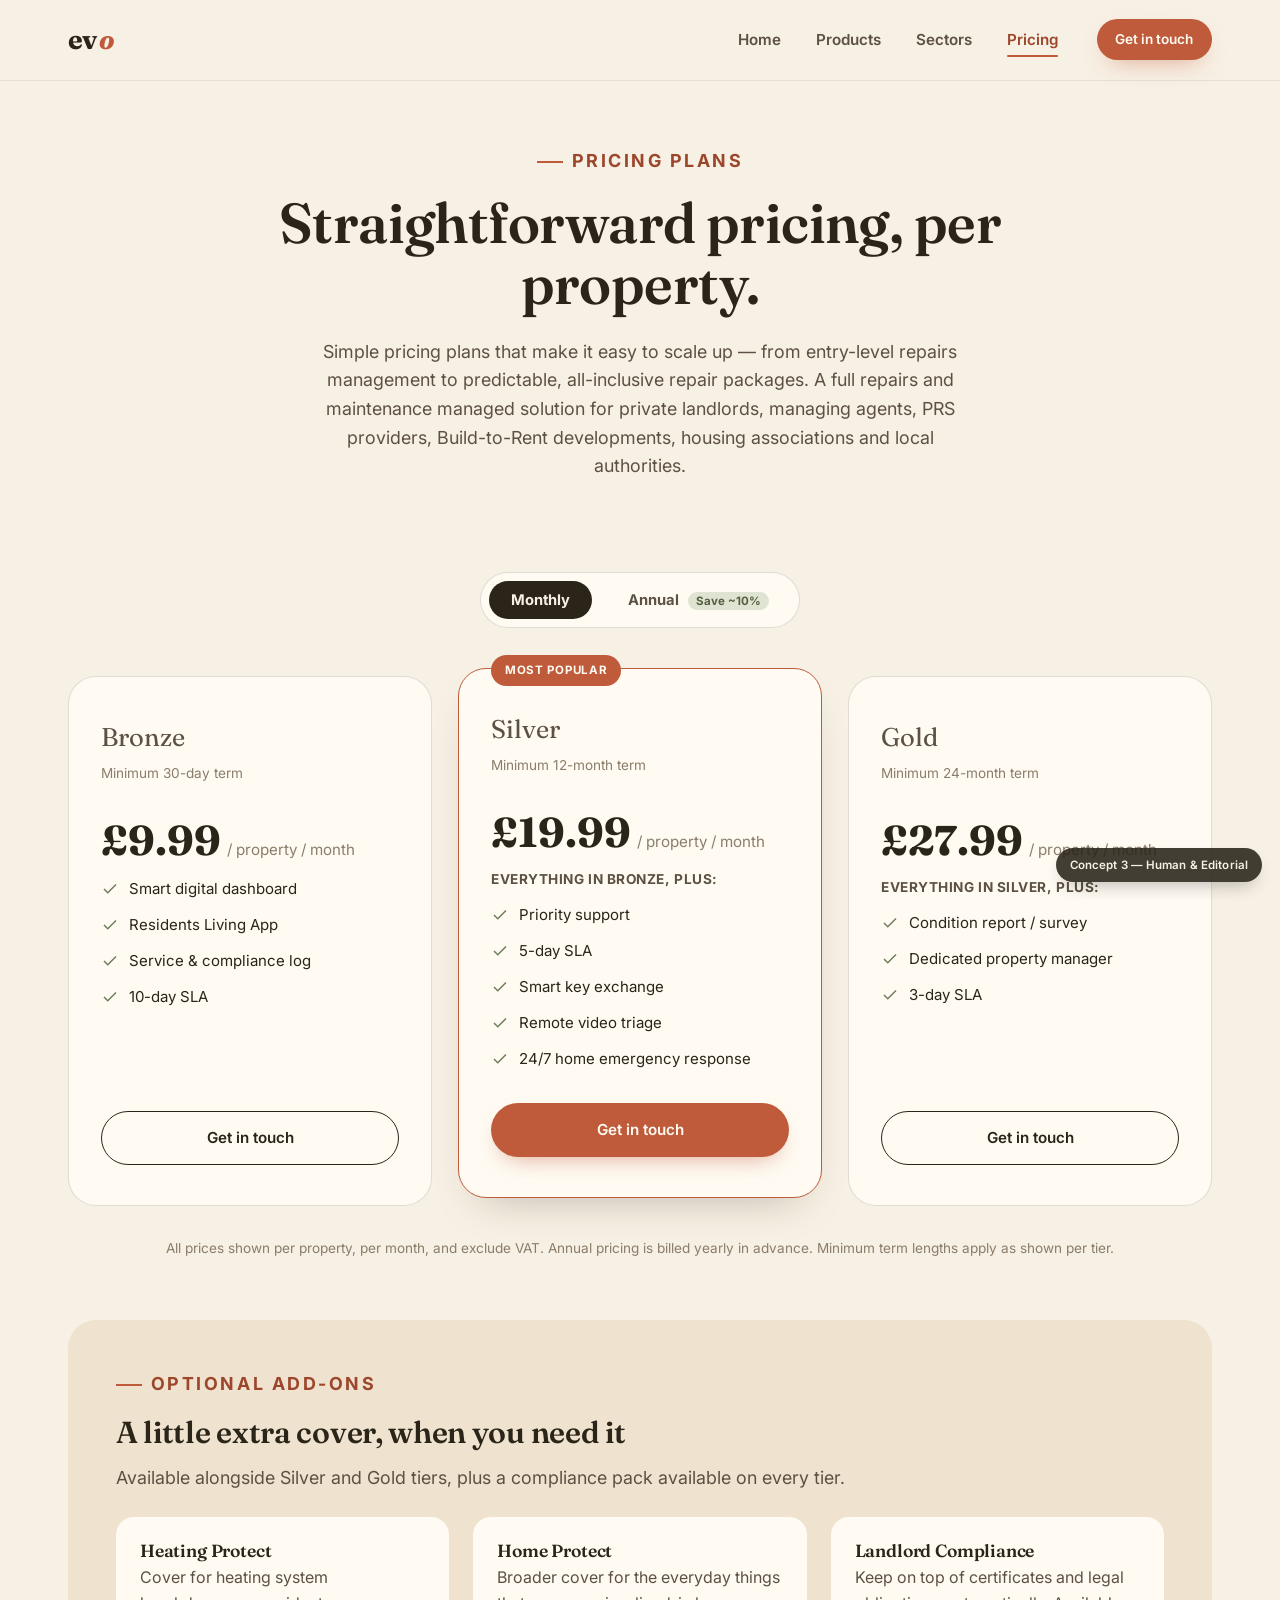
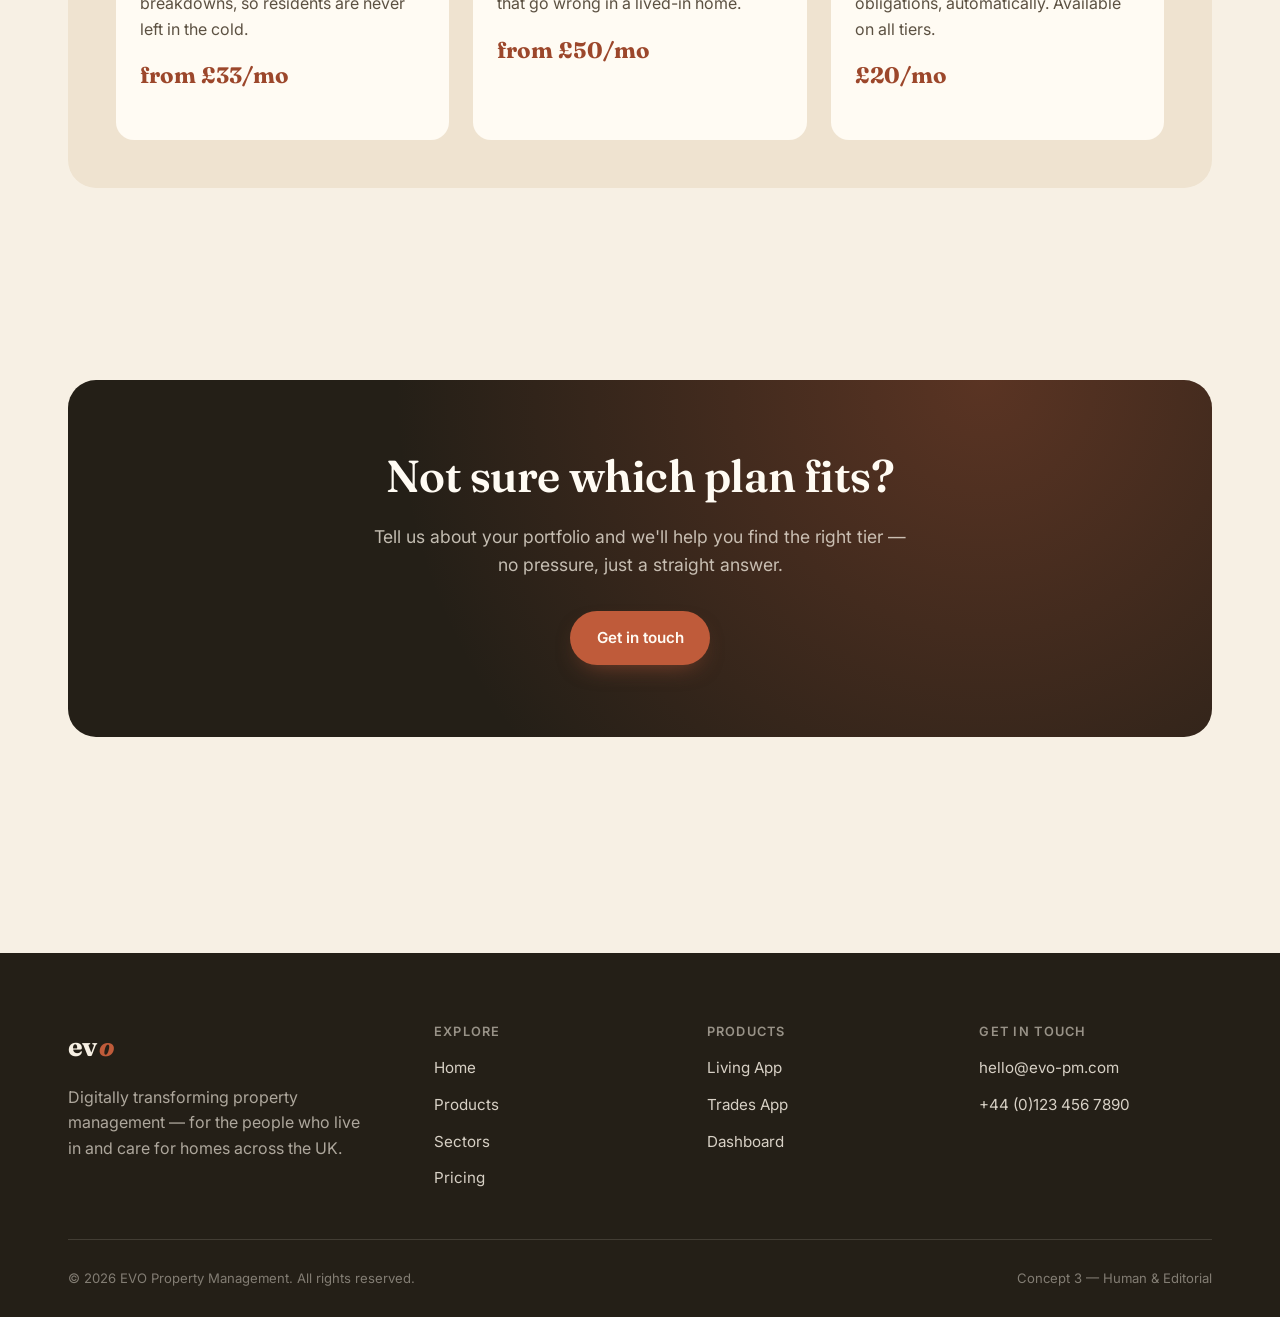
==== pricing.html @ dd1c665a "Add files via upload" ====
<!doctype html>
<html lang="en-GB">
<head>
  <meta charset="UTF-8" />
  <meta name="viewport" content="width=device-width, initial-scale=1.0" />
  <title>Pricing — EVO | Simple Plans for Every Portfolio</title>
  <meta name="description" content="Simple EVO pricing plans that scale from entry-level repairs management to predictable, all-inclusive repair packages. Bronze, Silver and Gold tiers." />
  <link rel="preconnect" href="https://fonts.googleapis.com">
  <link rel="preconnect" href="https://fonts.gstatic.com" crossorigin>
  <link href="https://fonts.googleapis.com/css2?family=Fraunces:ital,opsz,wght@0,9..144,400;0,9..144,500;0,9..144,600;0,9..144,700;1,9..144,500;1,9..144,600&family=Inter:wght@400;500;600;700;800&display=swap" rel="stylesheet">
  <link rel="stylesheet" href="styles.css" />
</head>
<body>

  <header class="site-header">
    <div class="header-inner">
      <a href="index.html" class="logotype" aria-label="EVO home">ev<span>o</span></a>
      <nav class="main-nav" aria-label="Primary">
        <ul class="nav-links">
          <li><a href="index.html">Home</a></li>
          <li><a href="products.html">Products</a></li>
          <li><a href="sectors.html">Sectors</a></li>
          <li><a href="pricing.html" class="active">Pricing</a></li>
        </ul>
        <div class="nav-cta">
          <a href="mailto:hello@evo-pm.com" class="btn btn-primary btn-sm">Get in touch</a>
          <button class="nav-toggle" aria-label="Toggle navigation menu" aria-expanded="false">
            <span></span><span></span><span></span>
          </button>
        </div>
      </nav>
    </div>
  </header>

  <main>

    <!-- HERO -->
    <section class="hero" style="padding-bottom: 40px;">
      <div class="container">
        <div class="section-header center reveal">
          <p class="eyebrow">Pricing plans</p>
          <h1 style="font-size: clamp(2.2rem, 4.4vw, 3.6rem);">Straightforward pricing, per property.</h1>
          <p class="hero-lede center" style="max-width: 62ch;">Simple pricing plans that make it easy to scale up — from entry-level repairs management to predictable, all-inclusive repair packages. A full repairs and maintenance managed solution for private landlords, managing agents, PRS providers, Build-to-Rent developments, housing associations and local authorities.</p>
        </div>
      </div>
    </section>

    <!-- PRICING TOGGLE + GRID -->
    <section class="section" style="padding-top: 0;">
      <div class="container">
        <div class="center reveal">
          <div class="pricing-toggle" role="group" aria-label="Billing period">
            <button type="button" class="active" data-period="monthly">Monthly</button>
            <button type="button" data-period="annual">Annual <span class="save-tag">Save ~10%</span></button>
          </div>
        </div>

        <div class="pricing-grid reveal">

          <!-- BRONZE -->
          <div class="price-card">
            <p class="tier-name">Bronze</p>
            <p class="tier-term">Minimum 30-day term</p>
            <div class="price">
              <span class="amount" data-monthly="£9.99" data-annual="£8.99">£9.99</span>
              <span class="period">/ property / month</span>
            </div>
            <p class="price-annual-note" style="display:none;">Billed annually</p>
            <ul class="plan-features">
              <li><svg width="18" height="18" viewBox="0 0 24 24" fill="none" stroke="currentColor" stroke-width="2"><path d="M20 6L9 17l-5-5"/></svg> Smart digital dashboard</li>
              <li><svg width="18" height="18" viewBox="0 0 24 24" fill="none" stroke="currentColor" stroke-width="2"><path d="M20 6L9 17l-5-5"/></svg> Residents Living App</li>
              <li><svg width="18" height="18" viewBox="0 0 24 24" fill="none" stroke="currentColor" stroke-width="2"><path d="M20 6L9 17l-5-5"/></svg> Service &amp; compliance log</li>
              <li><svg width="18" height="18" viewBox="0 0 24 24" fill="none" stroke="currentColor" stroke-width="2"><path d="M20 6L9 17l-5-5"/></svg> 10-day SLA</li>
            </ul>
            <a href="mailto:hello@evo-pm.com" class="btn btn-outline">Get in touch</a>
          </div>

          <!-- SILVER -->
          <div class="price-card featured">
            <span class="featured-flag">Most popular</span>
            <p class="tier-name">Silver</p>
            <p class="tier-term">Minimum 12-month term</p>
            <div class="price">
              <span class="amount" data-monthly="£19.99" data-annual="£17.99">£19.99</span>
              <span class="period">/ property / month</span>
            </div>
            <p class="price-annual-note" style="display:none;">Billed annually</p>
            <ul class="plan-features">
              <li class="included-from">Everything in Bronze, plus:</li>
              <li><svg width="18" height="18" viewBox="0 0 24 24" fill="none" stroke="currentColor" stroke-width="2"><path d="M20 6L9 17l-5-5"/></svg> Priority support</li>
              <li><svg width="18" height="18" viewBox="0 0 24 24" fill="none" stroke="currentColor" stroke-width="2"><path d="M20 6L9 17l-5-5"/></svg> 5-day SLA</li>
              <li><svg width="18" height="18" viewBox="0 0 24 24" fill="none" stroke="currentColor" stroke-width="2"><path d="M20 6L9 17l-5-5"/></svg> Smart key exchange</li>
              <li><svg width="18" height="18" viewBox="0 0 24 24" fill="none" stroke="currentColor" stroke-width="2"><path d="M20 6L9 17l-5-5"/></svg> Remote video triage</li>
              <li><svg width="18" height="18" viewBox="0 0 24 24" fill="none" stroke="currentColor" stroke-width="2"><path d="M20 6L9 17l-5-5"/></svg> 24/7 home emergency response</li>
            </ul>
            <a href="mailto:hello@evo-pm.com" class="btn btn-primary">Get in touch</a>
          </div>

          <!-- GOLD -->
          <div class="price-card">
            <p class="tier-name">Gold</p>
            <p class="tier-term">Minimum 24-month term</p>
            <div class="price">
              <span class="amount" data-monthly="£27.99" data-annual="£24.99">£27.99</span>
              <span class="period">/ property / month</span>
            </div>
            <p class="price-annual-note" style="display:none;">Billed annually</p>
            <ul class="plan-features">
              <li class="included-from">Everything in Silver, plus:</li>
              <li><svg width="18" height="18" viewBox="0 0 24 24" fill="none" stroke="currentColor" stroke-width="2"><path d="M20 6L9 17l-5-5"/></svg> Condition report / survey</li>
              <li><svg width="18" height="18" viewBox="0 0 24 24" fill="none" stroke="currentColor" stroke-width="2"><path d="M20 6L9 17l-5-5"/></svg> Dedicated property manager</li>
              <li><svg width="18" height="18" viewBox="0 0 24 24" fill="none" stroke="currentColor" stroke-width="2"><path d="M20 6L9 17l-5-5"/></svg> 3-day SLA</li>
            </ul>
            <a href="mailto:hello@evo-pm.com" class="btn btn-outline">Get in touch</a>
          </div>

        </div>

        <p class="pricing-footnote center">All prices shown per property, per month, and exclude VAT. Annual pricing is billed yearly in advance. Minimum term lengths apply as shown per tier.</p>

        <!-- ADD-ONS -->
        <div class="addons reveal">
          <div class="section-header" style="margin-bottom: 0;">
            <p class="eyebrow">Optional add-ons</p>
            <h2 style="font-size: 1.9rem;">A little extra cover, when you need it</h2>
            <p>Available alongside Silver and Gold tiers, plus a compliance pack available on every tier.</p>
          </div>
          <div class="addons-grid">
            <div class="addon-card">
              <h4>Heating Protect</h4>
              <p>Cover for heating system breakdowns, so residents are never left in the cold.</p>
              <p class="addon-price">from £33/mo</p>
            </div>
            <div class="addon-card">
              <h4>Home Protect</h4>
              <p>Broader cover for the everyday things that go wrong in a lived-in home.</p>
              <p class="addon-price">from £50/mo</p>
            </div>
            <div class="addon-card">
              <h4>Landlord Compliance</h4>
              <p>Keep on top of certificates and legal obligations, automatically. Available on all tiers.</p>
              <p class="addon-price">£20/mo</p>
            </div>
          </div>
        </div>
      </div>
    </section>

    <!-- CTA -->
    <section class="section">
      <div class="container">
        <div class="cta-band reveal">
          <h2>Not sure which plan fits?</h2>
          <p>Tell us about your portfolio and we'll help you find the right tier — no pressure, just a straight answer.</p>
          <div class="cta-actions">
            <a href="mailto:hello@evo-pm.com" class="btn btn-primary">Get in touch</a>
          </div>
        </div>
      </div>
    </section>

  </main>

  <footer class="site-footer">
    <div class="container">
      <div class="footer-top">
        <div class="footer-brand">
          <a href="index.html" class="logotype">ev<span>o</span></a>
          <p>Digitally transforming property management — for the people who live in and care for homes across the UK.</p>
        </div>
        <div class="footer-col">
          <h4>Explore</h4>
          <ul>
            <li><a href="index.html">Home</a></li>
            <li><a href="products.html">Products</a></li>
            <li><a href="sectors.html">Sectors</a></li>
            <li><a href="pricing.html">Pricing</a></li>
          </ul>
        </div>
        <div class="footer-col">
          <h4>Products</h4>
          <ul>
            <li><a href="products.html#living">Living App</a></li>
            <li><a href="products.html#trades">Trades App</a></li>
            <li><a href="products.html#dashboard">Dashboard</a></li>
          </ul>
        </div>
        <div class="footer-col">
          <h4>Get in touch</h4>
          <ul>
            <li><a href="mailto:hello@evo-pm.com">hello@evo-pm.com</a></li>
            <li><a href="tel:+441234567890">+44 (0)123 456 7890</a></li>
          </ul>
        </div>
      </div>
      <div class="footer-bottom">
        <span>© 2026 EVO Property Management. All rights reserved.</span>
        <span>Concept 3 — Human &amp; Editorial</span>
      </div>
    </div>
  </footer>

  <div class="concept-badge">Concept 3 — Human &amp; Editorial</div>

  <script src="script.js"></script>
</body>
</html>
---- styles.css ----
/* ==========================================================================
   EVO — Concept 3: Human & Editorial
   ========================================================================== */

:root {
  --cream: #f7f0e4;
  --cream-deep: #efe3d0;
  --paper: #fffbf3;
  --ink: #2a2419;
  --ink-soft: #5c5142;
  --ink-faint: #8a7d6a;
  --line: rgba(42, 36, 25, 0.14);
  --line-soft: rgba(42, 36, 25, 0.08);
  --terracotta: #bf5b3a;
  --terracotta-dark: #9c472b;
  --terracotta-tint: #f3ddd0;
  --sage: #6f7d5b;
  --sage-dark: #545f42;
  --sage-tint: #dfe4d2;
  --ink-dark-bg: #241f17;
  --shadow-soft: 0 20px 45px -25px rgba(42, 36, 25, 0.35);
  --shadow-card: 0 12px 30px -18px rgba(42, 36, 25, 0.3);
  --radius-lg: 28px;
  --radius-md: 18px;
  --radius-sm: 10px;
  --font-display: "Fraunces", "Iowan Old Style", Georgia, serif;
  --font-body: "Inter", -apple-system, BlinkMacSystemFont, "Segoe UI", sans-serif;
}

* { box-sizing: border-box; }
html { scroll-behavior: smooth; }

body {
  margin: 0;
  background: var(--cream);
  color: var(--ink);
  font-family: var(--font-body);
  font-size: 16px;
  line-height: 1.6;
  -webkit-font-smoothing: antialiased;
}

img { max-width: 100%; display: block; }

a { color: inherit; text-decoration: none; }

h1, h2, h3, h4 {
  font-family: var(--font-display);
  font-weight: 600;
  line-height: 1.08;
  margin: 0 0 0.5em;
  letter-spacing: -0.01em;
  color: var(--ink);
}

p { margin: 0 0 1em; color: var(--ink-soft); }

.eyebrow {
  display: inline-flex;
  align-items: center;
  gap: 0.5em;
  font-family: var(--font-body);
  font-size: 0.78rem;
  font-weight: 700;
  text-transform: uppercase;
  letter-spacing: 0.14em;
  color: var(--terracotta-dark);
  margin-bottom: 1.1rem;
}
.eyebrow::before {
  content: "";
  width: 26px;
  height: 2px;
  background: var(--terracotta);
  display: inline-block;
}

.container {
  width: 100%;
  max-width: 1200px;
  margin: 0 auto;
  padding: 0 28px;
}

section { position: relative; }

/* Focus states */
a:focus-visible, button:focus-visible, input:focus-visible, textarea:focus-visible {
  outline: 3px solid var(--terracotta);
  outline-offset: 3px;
}

/* ---------------------------------- Buttons ---------------------------------- */
.btn {
  display: inline-flex;
  align-items: center;
  justify-content: center;
  gap: 0.5em;
  padding: 0.9em 1.7em;
  border-radius: 100px;
  font-family: var(--font-body);
  font-weight: 600;
  font-size: 0.95rem;
  border: 1px solid transparent;
  cursor: pointer;
  transition: transform 0.2s ease, background 0.2s ease, color 0.2s ease, box-shadow 0.2s ease;
  white-space: nowrap;
}
.btn-primary {
  background: var(--terracotta);
  color: var(--paper);
  box-shadow: 0 10px 24px -12px rgba(191, 91, 58, 0.65);
}
.btn-primary:hover { background: var(--terracotta-dark); transform: translateY(-2px); }

.btn-dark {
  background: var(--ink);
  color: var(--cream);
}
.btn-dark:hover { background: var(--ink-dark-bg); transform: translateY(-2px); }

.btn-outline {
  background: transparent;
  border-color: var(--ink);
  color: var(--ink);
}
.btn-outline:hover { background: var(--ink); color: var(--cream); }

.btn-outline-light {
  background: transparent;
  border-color: rgba(255, 251, 243, 0.55);
  color: var(--paper);
}
.btn-outline-light:hover { background: rgba(255, 251, 243, 0.14); }

.btn-sm { padding: 0.65em 1.3em; font-size: 0.85rem; }

/* ---------------------------------- Header ---------------------------------- */
.site-header {
  position: sticky;
  top: 0;
  z-index: 100;
  background: rgba(247, 240, 228, 0.88);
  backdrop-filter: blur(10px);
  -webkit-backdrop-filter: blur(10px);
  border-bottom: 1px solid var(--line-soft);
}

.header-inner {
  display: flex;
  align-items: center;
  justify-content: space-between;
  padding: 18px 28px;
  max-width: 1200px;
  margin: 0 auto;
}

.logotype {
  font-family: var(--font-display);
  font-weight: 700;
  font-size: 1.7rem;
  letter-spacing: -0.02em;
  color: var(--ink);
  display: flex;
  align-items: baseline;
  gap: 2px;
}
.logotype span { color: var(--terracotta); font-style: italic; }

.main-nav {
  display: flex;
  align-items: center;
  gap: 2.4rem;
}

.nav-links {
  display: flex;
  gap: 2.2rem;
  list-style: none;
  margin: 0;
  padding: 0;
}

.nav-links a {
  font-size: 0.95rem;
  font-weight: 600;
  color: var(--ink-soft);
  position: relative;
  padding: 6px 0;
  transition: color 0.2s ease;
}
.nav-links a:hover, .nav-links a.active { color: var(--terracotta-dark); }
.nav-links a.active::after {
  content: "";
  position: absolute;
  left: 0; right: 0; bottom: -2px;
  height: 2px;
  background: var(--terracotta);
  border-radius: 2px;
}

.nav-cta { display: flex; align-items: center; gap: 1rem; }

.nav-toggle {
  display: none;
  background: none;
  border: none;
  cursor: pointer;
  padding: 8px;
  flex-direction: column;
  gap: 5px;
}
.nav-toggle span {
  display: block;
  width: 24px;
  height: 2px;
  background: var(--ink);
  border-radius: 2px;
  transition: transform 0.25s ease, opacity 0.25s ease;
}
.nav-toggle[aria-expanded="true"] span:nth-child(1) { transform: translateY(7px) rotate(45deg); }
.nav-toggle[aria-expanded="true"] span:nth-child(2) { opacity: 0; }
.nav-toggle[aria-expanded="true"] span:nth-child(3) { transform: translateY(-7px) rotate(-45deg); }

/* ---------------------------------- Footer ---------------------------------- */
.site-footer {
  background: var(--ink-dark-bg);
  color: var(--cream-deep);
  padding: 72px 0 28px;
  margin-top: 120px;
}
.footer-top {
  display: grid;
  grid-template-columns: 1.4fr 1fr 1fr 1fr;
  gap: 40px;
  padding-bottom: 48px;
  border-bottom: 1px solid rgba(247, 240, 228, 0.14);
}
.footer-brand .logotype { color: var(--cream); }
.footer-brand p { color: rgba(247, 240, 228, 0.65); max-width: 30ch; margin-top: 1rem; }
.footer-col h4 {
  font-family: var(--font-body);
  font-size: 0.8rem;
  text-transform: uppercase;
  letter-spacing: 0.1em;
  color: rgba(247, 240, 228, 0.55);
  margin-bottom: 1rem;
}
.footer-col ul { list-style: none; margin: 0; padding: 0; display: flex; flex-direction: column; gap: 0.7rem; }
.footer-col a { color: rgba(247, 240, 228, 0.85); font-size: 0.95rem; transition: color 0.2s ease; }
.footer-col a:hover { color: var(--terracotta); }
.footer-bottom {
  display: flex;
  justify-content: space-between;
  align-items: center;
  padding-top: 28px;
  font-size: 0.82rem;
  color: rgba(247, 240, 228, 0.45);
  flex-wrap: wrap;
  gap: 10px;
}

/* ---------------------------------- Hero ---------------------------------- */
.hero {
  padding: 64px 0 100px;
}
.hero-grid {
  display: grid;
  grid-template-columns: 1.05fr 0.95fr;
  gap: 56px;
  align-items: center;
}
.hero h1 {
  font-size: clamp(2.4rem, 4.6vw, 4rem);
  margin-bottom: 0.4em;
}
.hero h1 em {
  font-style: italic;
  color: var(--terracotta);
}
.hero-lede {
  font-size: 1.2rem;
  color: var(--ink-soft);
  max-width: 46ch;
  margin-bottom: 1.8rem;
}
.hero-actions { display: flex; gap: 1rem; flex-wrap: wrap; }

.hero-media {
  position: relative;
  border-radius: var(--radius-lg);
  overflow: hidden;
  box-shadow: var(--shadow-soft);
  aspect-ratio: 4 / 5;
}
.hero-media img { width: 100%; height: 100%; object-fit: cover; }
.hero-media .media-caption {
  position: absolute;
  left: 20px;
  bottom: 20px;
  right: 20px;
  background: rgba(42, 36, 25, 0.55);
  backdrop-filter: blur(6px);
  color: var(--paper);
  padding: 14px 18px;
  border-radius: var(--radius-sm);
  font-size: 0.85rem;
  font-weight: 500;
}
.hero-accent-card {
  position: absolute;
  top: -28px;
  right: -28px;
  background: var(--paper);
  border-radius: var(--radius-md);
  box-shadow: var(--shadow-card);
  padding: 18px 22px;
  max-width: 210px;
}
.hero-accent-card .num {
  font-family: var(--font-display);
  font-size: 2.2rem;
  font-weight: 700;
  color: var(--terracotta);
  line-height: 1;
}
.hero-accent-card p { font-size: 0.82rem; margin: 6px 0 0; color: var(--ink-soft); }

/* generic media block for interior pages */
.photo-block {
  position: relative;
  border-radius: var(--radius-lg);
  overflow: hidden;
  box-shadow: var(--shadow-card);
}
.photo-block img { width: 100%; height: 100%; object-fit: cover; display: block; }

.texture-block {
  border-radius: var(--radius-lg);
  box-shadow: var(--shadow-card);
  position: relative;
  overflow: hidden;
  min-height: 260px;
}
.texture-block::after {
  content: "";
  position: absolute;
  inset: 0;
  background-image: radial-gradient(circle at 20% 20%, rgba(255,255,255,0.25), transparent 55%);
}
.texture-sage { background: linear-gradient(150deg, var(--sage) 0%, #4d5940 100%); }
.texture-terracotta { background: linear-gradient(150deg, var(--terracotta) 0%, #7c3d24 100%); }
.texture-cream { background: linear-gradient(150deg, var(--cream-deep) 0%, #d9c9a8 100%); }

/* ---------------------------------- Intro / lead sections ---------------------------------- */
.section { padding: 96px 0; }
.section-tight { padding: 64px 0; }
.section-header { max-width: 760px; margin-bottom: 3.2rem; }
.section-header h2 { font-size: clamp(1.9rem, 3.4vw, 2.8rem); }
.section-header p { font-size: 1.12rem; }
.center { text-align: center; margin-left: auto; margin-right: auto; }

.lede-block {
  display: grid;
  grid-template-columns: 0.7fr 1fr;
  gap: 60px;
  align-items: start;
}
.lede-block h2 { font-size: clamp(2rem, 3.6vw, 2.9rem); }
.lede-block .lede-copy p { font-size: 1.08rem; }

/* ---------------------------------- Product / audience cards ---------------------------------- */
.trio {
  display: grid;
  grid-template-columns: repeat(3, 1fr);
  gap: 28px;
}
.trio-card {
  background: var(--paper);
  border-radius: var(--radius-lg);
  overflow: hidden;
  box-shadow: var(--shadow-card);
  display: flex;
  flex-direction: column;
  transition: transform 0.25s ease, box-shadow 0.25s ease;
}
.trio-card:hover { transform: translateY(-6px); }
.trio-card .card-media { height: 190px; overflow: hidden; }
.trio-card .card-media img { width: 100%; height: 100%; object-fit: cover; }
.trio-card .card-body { padding: 28px 26px 30px; flex: 1; display: flex; flex-direction: column; }
.trio-card .tag {
  display: inline-block;
  font-size: 0.72rem;
  font-weight: 700;
  text-transform: uppercase;
  letter-spacing: 0.08em;
  color: var(--terracotta-dark);
  background: var(--terracotta-tint);
  padding: 4px 10px;
  border-radius: 100px;
  margin-bottom: 12px;
  width: fit-content;
}
.trio-card h3 { font-size: 1.4rem; margin-bottom: 0.4em; }
.trio-card p { flex: 1; }
.trio-card .card-link {
  font-weight: 700;
  color: var(--ink);
  display: inline-flex;
  align-items: center;
  gap: 6px;
  margin-top: 10px;
}
.trio-card .card-link svg { transition: transform 0.2s ease; }
.trio-card:hover .card-link svg { transform: translateX(4px); }

/* ---------------------------------- How it works / story steps ---------------------------------- */
.story-steps {
  display: grid;
  grid-template-columns: repeat(4, 1fr);
  gap: 26px;
  counter-reset: step;
}
.story-step {
  position: relative;
  padding-top: 20px;
  border-top: 2px solid var(--line);
}
.story-step .step-num {
  font-family: var(--font-display);
  font-size: 2.6rem;
  color: var(--terracotta);
  line-height: 1;
  display: block;
  margin-bottom: 14px;
  font-weight: 600;
}
.story-step h3 { font-size: 1.15rem; margin-bottom: 0.4em; }
.story-step p { font-size: 0.96rem; }

.pull-quote {
  margin: 88px 0;
  padding: 56px 0;
  border-top: 1px solid var(--line);
  border-bottom: 1px solid var(--line);
  display: grid;
  grid-template-columns: 1fr auto;
  gap: 40px;
  align-items: center;
}
.pull-quote blockquote {
  font-family: var(--font-display);
  font-size: clamp(1.5rem, 2.6vw, 2.2rem);
  font-weight: 500;
  font-style: italic;
  color: var(--ink);
  margin: 0;
  line-height: 1.35;
}
.pull-quote cite {
  display: block;
  font-style: normal;
  font-family: var(--font-body);
  font-size: 0.9rem;
  color: var(--ink-faint);
  margin-top: 16px;
}
.pull-quote .stat {
  text-align: center;
  min-width: 180px;
}
.pull-quote .stat .num {
  font-family: var(--font-display);
  font-size: 4.2rem;
  font-weight: 700;
  color: var(--terracotta);
  line-height: 1;
}
.pull-quote .stat p { margin-top: 8px; font-size: 0.9rem; color: var(--ink-soft); }

/* ---------------------------------- Sectors ---------------------------------- */
.sector-list {
  display: flex;
  flex-direction: column;
  gap: 0;
}
.sector-row {
  display: grid;
  grid-template-columns: 90px 1fr 1.1fr;
  gap: 36px;
  align-items: center;
  padding: 40px 0;
  border-bottom: 1px solid var(--line);
}
.sector-row:first-child { border-top: 1px solid var(--line); }
.sector-index {
  font-family: var(--font-display);
  font-size: 2.4rem;
  color: var(--ink-faint);
  font-weight: 600;
}
.sector-row h3 { font-size: 1.5rem; margin-bottom: 0; }
.sector-row .sector-copy p { margin-bottom: 0; font-size: 1.02rem; }
.sector-tile {
  border-radius: var(--radius-md);
  height: 100%;
  min-height: 90px;
}

.sector-grid-cards {
  display: grid;
  grid-template-columns: repeat(3, 1fr);
  gap: 24px;
  margin-top: 20px;
}
.sector-mini-card {
  background: var(--paper);
  border: 1px solid var(--line);
  border-radius: var(--radius-md);
  padding: 26px;
  transition: transform 0.2s ease, border-color 0.2s ease;
}
.sector-mini-card:hover { transform: translateY(-4px); border-color: var(--terracotta); }
.sector-mini-card h4 { font-size: 1.05rem; margin-bottom: 0.4em; }
.sector-mini-card p { font-size: 0.92rem; margin-bottom: 0; }

/* ---------------------------------- Trust / credentials ---------------------------------- */
.trust-strip {
  background: var(--cream-deep);
  border-radius: var(--radius-lg);
  padding: 48px;
  display: grid;
  grid-template-columns: 1.2fr 1fr 1fr;
  gap: 32px;
  align-items: center;
}
.trust-strip .trust-copy h3 { font-size: 1.5rem; margin-bottom: 0.3em; }
.trust-badges { display: flex; flex-direction: column; gap: 10px; }
.trust-badge {
  display: flex;
  align-items: center;
  gap: 12px;
  font-weight: 600;
  font-size: 0.95rem;
  color: var(--ink);
}
.trust-badge .dot {
  width: 10px; height: 10px; border-radius: 50%;
  background: var(--sage);
  flex-shrink: 0;
}

/* ---------------------------------- CTA band ---------------------------------- */
.cta-band {
  background: var(--ink-dark-bg);
  color: var(--cream);
  border-radius: var(--radius-lg);
  padding: 72px 56px;
  text-align: center;
  position: relative;
  overflow: hidden;
}
.cta-band::before {
  content: "";
  position: absolute;
  inset: 0;
  background: radial-gradient(circle at 80% 0%, rgba(191, 91, 58, 0.35), transparent 60%);
}
.cta-band > * { position: relative; }
.cta-band h2 { color: var(--paper); font-size: clamp(1.9rem, 3.6vw, 2.8rem); max-width: 20ch; margin: 0 auto 0.5em; }
.cta-band p { color: rgba(247, 240, 228, 0.75); font-size: 1.1rem; max-width: 50ch; margin: 0 auto 2rem; }
.cta-actions { display: flex; gap: 1rem; justify-content: center; flex-wrap: wrap; }

/* ---------------------------------- Products page detail sections ---------------------------------- */
.product-detail {
  display: grid;
  grid-template-columns: 1fr 1fr;
  gap: 64px;
  align-items: center;
  padding: 80px 0;
  border-bottom: 1px solid var(--line);
}
.product-detail:last-of-type { border-bottom: none; }
.product-detail.reverse .product-media { order: 2; }
.product-detail.reverse .product-copy { order: 1; }
.product-media { border-radius: var(--radius-lg); overflow: hidden; box-shadow: var(--shadow-card); aspect-ratio: 5/4; }
.product-media img { width: 100%; height: 100%; object-fit: cover; }
.product-copy h2 { font-size: clamp(1.8rem, 3vw, 2.5rem); }
.product-copy .lede { font-size: 1.12rem; color: var(--ink-soft); margin-bottom: 1.6rem; }
.feature-tags { display: flex; flex-wrap: wrap; gap: 10px; margin-top: 1.6rem; list-style: none; padding: 0; }
.feature-tags li {
  background: var(--paper);
  border: 1px solid var(--line);
  padding: 9px 16px;
  border-radius: 100px;
  font-size: 0.88rem;
  font-weight: 600;
  color: var(--ink);
  display: flex;
  align-items: center;
  gap: 8px;
}
.feature-tags li::before {
  content: "";
  width: 6px; height: 6px; border-radius: 50%;
  background: var(--terracotta);
  display: inline-block;
}

/* ---------------------------------- Pricing ---------------------------------- */
.pricing-toggle {
  display: inline-flex;
  align-items: center;
  gap: 14px;
  background: var(--paper);
  border: 1px solid var(--line);
  padding: 8px;
  border-radius: 100px;
  margin: 0 auto 3rem;
}
.pricing-toggle button {
  border: none;
  background: transparent;
  padding: 10px 22px;
  border-radius: 100px;
  font-weight: 700;
  font-size: 0.92rem;
  cursor: pointer;
  color: var(--ink-soft);
  font-family: var(--font-body);
  transition: background 0.2s ease, color 0.2s ease;
}
.pricing-toggle button.active { background: var(--ink); color: var(--cream); }
.pricing-toggle .save-tag {
  font-size: 0.72rem;
  background: var(--sage-tint);
  color: var(--sage-dark);
  padding: 2px 8px;
  border-radius: 100px;
  margin-left: 6px;
  font-weight: 700;
}

.pricing-grid {
  display: grid;
  grid-template-columns: repeat(3, 1fr);
  gap: 26px;
}
.price-card {
  background: var(--paper);
  border: 1px solid var(--line);
  border-radius: var(--radius-lg);
  padding: 40px 32px;
  display: flex;
  flex-direction: column;
  position: relative;
}
.price-card.featured {
  border-color: var(--terracotta);
  box-shadow: var(--shadow-soft);
  transform: translateY(-8px);
}
.price-card .featured-flag {
  position: absolute;
  top: -14px;
  left: 32px;
  background: var(--terracotta);
  color: var(--paper);
  font-size: 0.72rem;
  font-weight: 700;
  text-transform: uppercase;
  letter-spacing: 0.06em;
  padding: 6px 14px;
  border-radius: 100px;
}
.price-card .tier-name {
  font-family: var(--font-display);
  font-size: 1.6rem;
  margin-bottom: 0.2em;
}
.price-card .tier-term { font-size: 0.85rem; color: var(--ink-faint); margin-bottom: 1.4rem; }
.price-card .price {
  display: flex;
  align-items: baseline;
  gap: 6px;
  margin-bottom: 0.2rem;
}
.price-card .price .amount {
  font-family: var(--font-display);
  font-size: 2.6rem;
  font-weight: 700;
}
.price-card .price .period { font-size: 0.95rem; color: var(--ink-faint); }
.price-card .price-annual-note { font-size: 0.85rem; color: var(--sage-dark); margin-bottom: 1.6rem; font-weight: 600; }
.price-card ul.plan-features {
  list-style: none;
  padding: 0;
  margin: 0 0 2rem;
  display: flex;
  flex-direction: column;
  gap: 12px;
  flex: 1;
}
.price-card ul.plan-features li {
  font-size: 0.94rem;
  color: var(--ink);
  display: flex;
  gap: 10px;
  align-items: flex-start;
}
.price-card ul.plan-features li svg { flex-shrink: 0; margin-top: 3px; color: var(--sage); }
.price-card ul.plan-features li.included-from {
  font-weight: 700;
  color: var(--ink-soft);
  font-size: 0.85rem;
  text-transform: uppercase;
  letter-spacing: 0.04em;
}

.addons {
  margin-top: 60px;
  background: var(--cream-deep);
  border-radius: var(--radius-lg);
  padding: 48px;
}
.addons-grid {
  display: grid;
  grid-template-columns: repeat(3, 1fr);
  gap: 24px;
  margin-top: 24px;
}
.addon-card {
  background: var(--paper);
  border-radius: var(--radius-md);
  padding: 24px;
}
.addon-card h4 { font-size: 1.1rem; margin-bottom: 0.3em; }
.addon-card .addon-price { font-family: var(--font-display); font-size: 1.4rem; color: var(--terracotta-dark); font-weight: 700; }

.pricing-footnote { font-size: 0.85rem; color: var(--ink-faint); margin-top: 32px; }

/* ---------------------------------- Concept badge ---------------------------------- */
.concept-badge {
  position: fixed;
  right: 18px;
  bottom: 18px;
  z-index: 999;
  background: var(--ink);
  color: var(--cream);
  font-size: 0.72rem;
  font-weight: 600;
  padding: 8px 14px;
  border-radius: 100px;
  box-shadow: 0 8px 20px -8px rgba(0,0,0,0.4);
  opacity: 0.88;
  letter-spacing: 0.01em;
  pointer-events: none;
}

/* ---------------------------------- Reveal animation ---------------------------------- */
.reveal {
  opacity: 0;
  transform: translateY(18px);
  transition: opacity 0.7s ease, transform 0.7s ease;
}
.reveal.is-visible { opacity: 1; transform: translateY(0); }

/* ---------------------------------- Responsive ---------------------------------- */
@media (max-width: 980px) {
  .hero-grid { grid-template-columns: 1fr; }
  .hero-media { order: -1; max-width: 480px; margin: 0 auto; }
  .lede-block { grid-template-columns: 1fr; }
  .trio { grid-template-columns: 1fr 1fr; }
  .story-steps { grid-template-columns: 1fr 1fr; }
  .product-detail { grid-template-columns: 1fr; gap: 32px; }
  .product-detail.reverse .product-media,
  .product-detail.reverse .product-copy { order: initial; }
  .pricing-grid { grid-template-columns: 1fr; }
  .price-card.featured { transform: none; }
  .addons-grid { grid-template-columns: 1fr 1fr; }
  .footer-top { grid-template-columns: 1fr 1fr; }
  .trust-strip { grid-template-columns: 1fr; text-align: center; }
  .trust-badges { align-items: center; }
  .sector-row { grid-template-columns: 60px 1fr; }
  .sector-tile { display: none; }
  .pull-quote { grid-template-columns: 1fr; text-align: center; }
}

@media (max-width: 760px) {
  .nav-links, .nav-cta .btn-outline { display: none; }
  .nav-toggle { display: flex; }
  .main-nav { position: relative; }
  .nav-links.open {
    display: flex;
    flex-direction: column;
    position: absolute;
    top: calc(100% + 18px);
    right: 0;
    background: var(--paper);
    box-shadow: var(--shadow-card);
    border-radius: var(--radius-md);
    padding: 20px 26px;
    gap: 1rem;
    min-width: 200px;
  }
  .trio { grid-template-columns: 1fr; }
  .story-steps { grid-template-columns: 1fr; }
  .sector-grid-cards { grid-template-columns: 1fr; }
  .addons-grid { grid-template-columns: 1fr; }
  .footer-top { grid-template-columns: 1fr; gap: 32px; }
  .footer-bottom { flex-direction: column; align-items: flex-start; }
  .hero-accent-card { display: none; }
  .cta-band { padding: 48px 24px; }
  .section { padding: 64px 0; }
}

@media (max-width: 560px) {
  .header-inner { padding: 14px 20px; }
  .container { padding: 0 20px; }
}
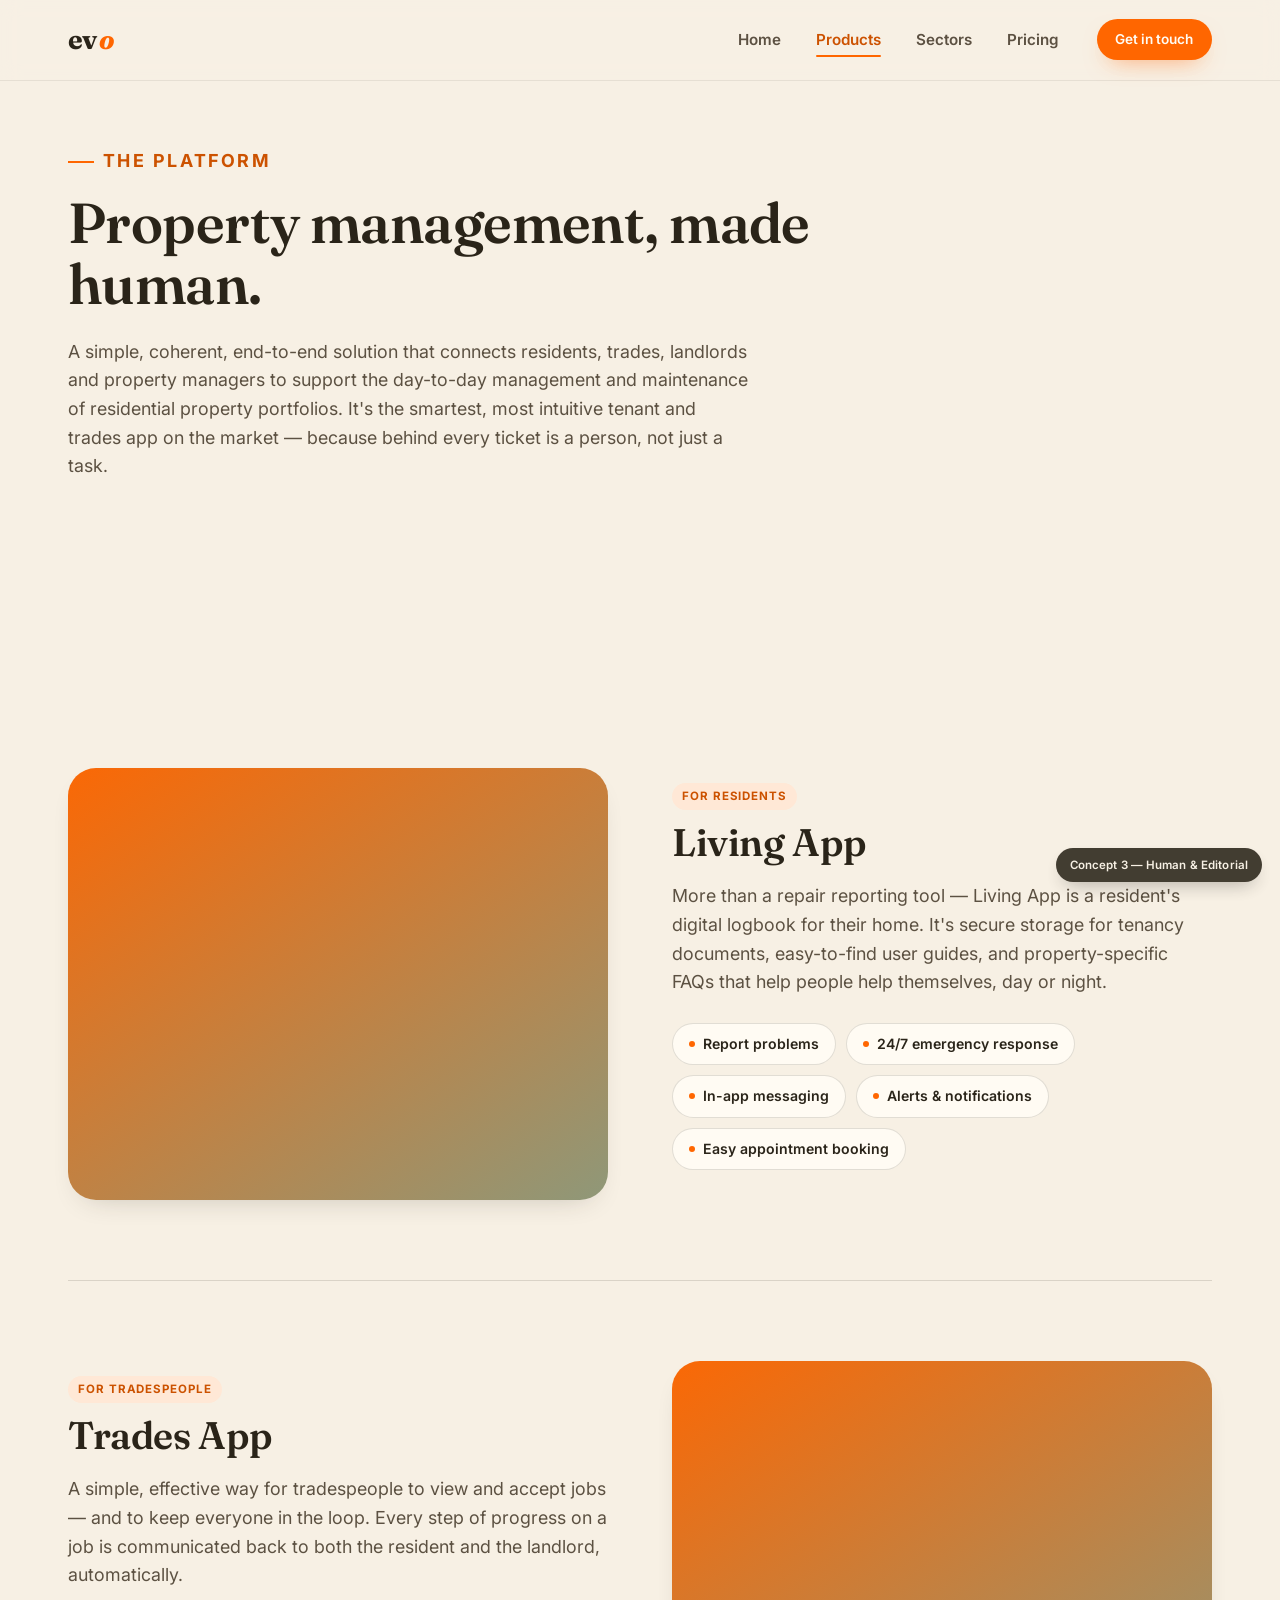
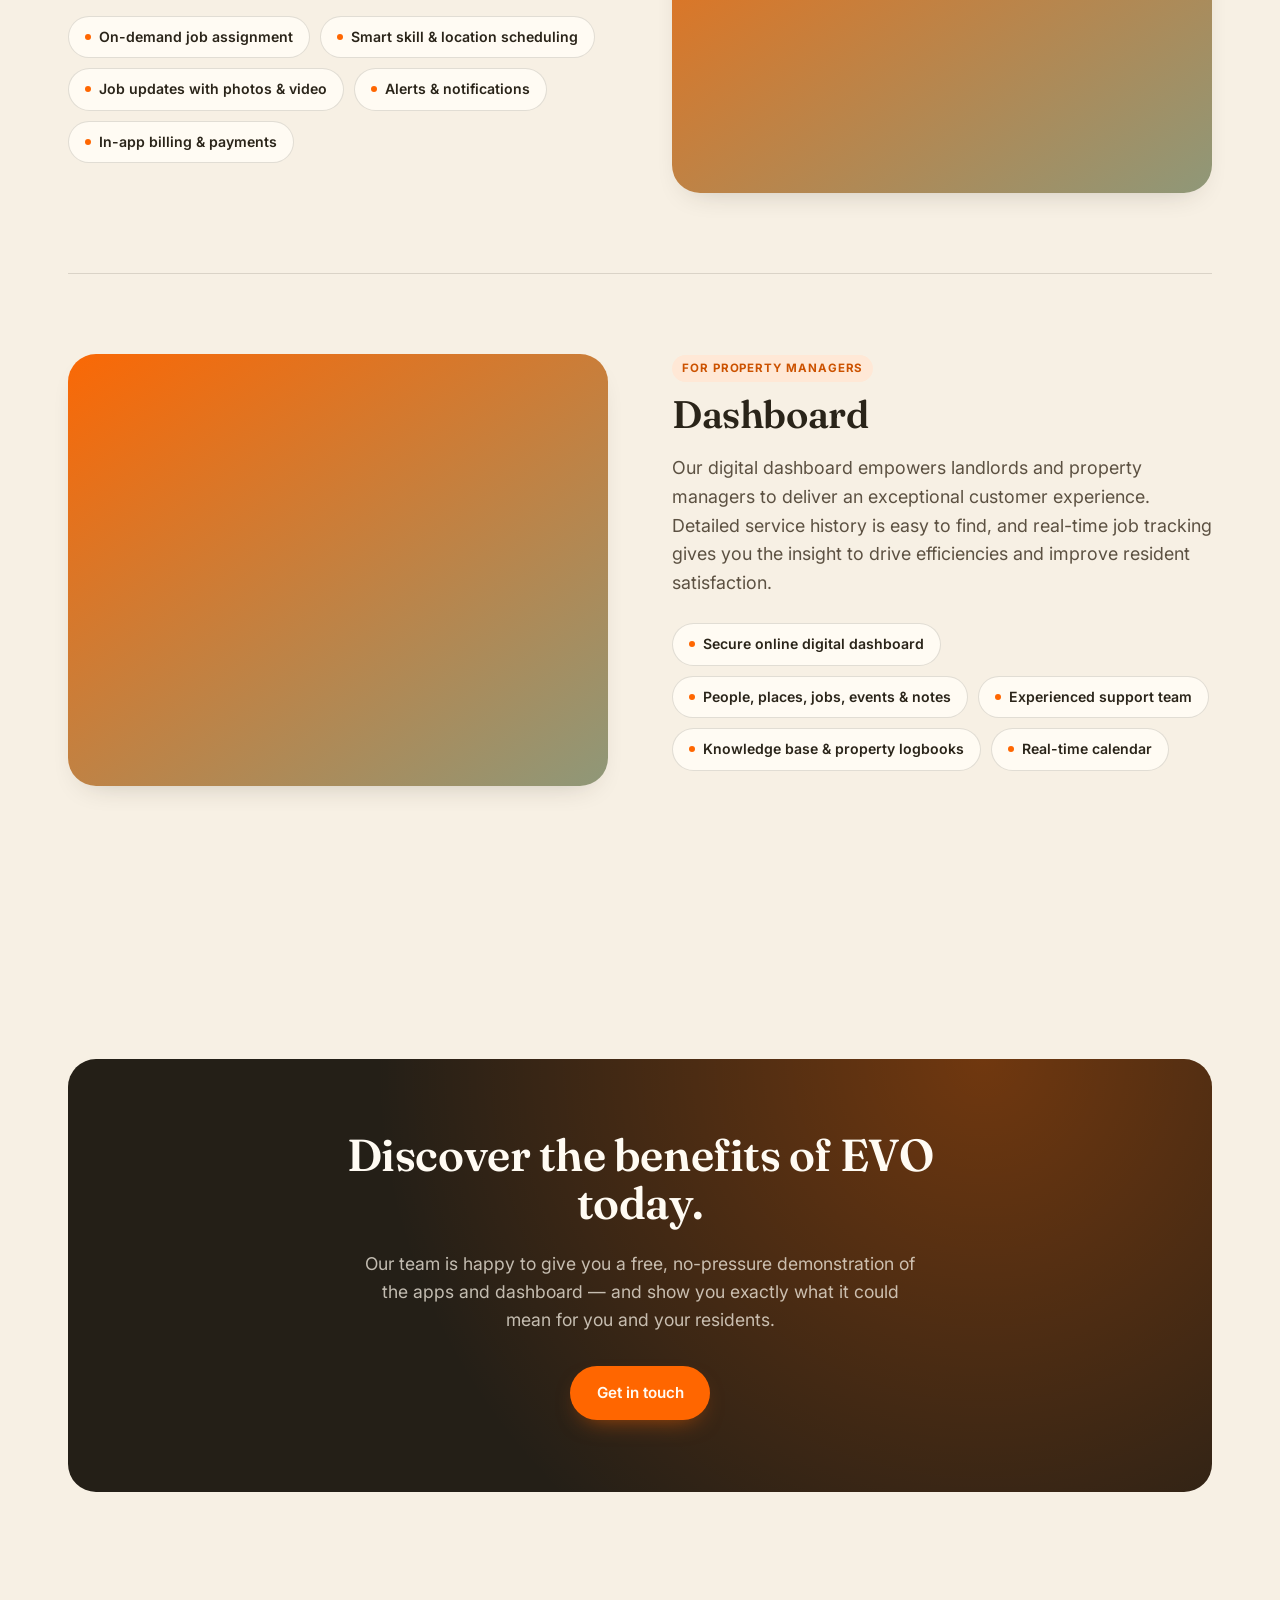
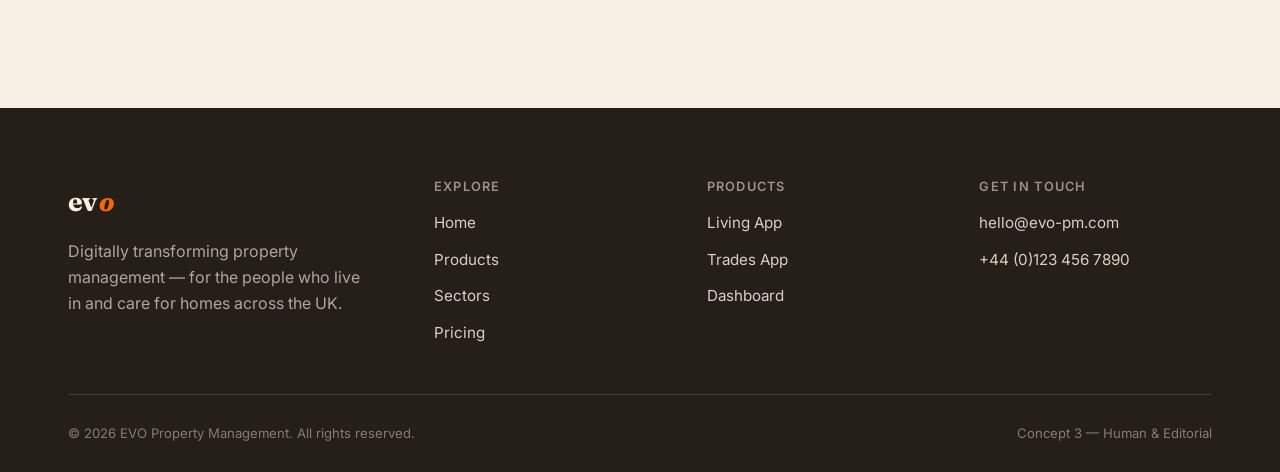
==== commit 1779145f: "Update pricing.html" ====
--- a/pricing.html
+++ b/pricing.html
@@ -3,8 +3,8 @@
 <head>
   <meta charset="UTF-8" />
   <meta name="viewport" content="width=device-width, initial-scale=1.0" />
-  <title>Pricing — EVO | Simple Plans for Every Portfolio</title>
-  <meta name="description" content="Simple EVO pricing plans that scale from entry-level repairs management to predictable, all-inclusive repair packages. Bronze, Silver and Gold tiers." />
+  <title>Products — EVO | Living App, Trades App &amp; Dashboard</title>
+  <meta name="description" content="Living App for residents, Trades App for tradespeople, and Dashboard for property managers — the three human sides of the EVO platform." />
   <link rel="preconnect" href="https://fonts.googleapis.com">
   <link rel="preconnect" href="https://fonts.gstatic.com" crossorigin>
   <link href="https://fonts.googleapis.com/css2?family=Fraunces:ital,opsz,wght@0,9..144,400;0,9..144,500;0,9..144,600;0,9..144,700;1,9..144,500;1,9..144,600&family=Inter:wght@400;500;600;700;800&display=swap" rel="stylesheet">
@@ -18,9 +18,9 @@
       <nav class="main-nav" aria-label="Primary">
         <ul class="nav-links">
           <li><a href="index.html">Home</a></li>
-          <li><a href="products.html">Products</a></li>
+          <li><a href="products.html" class="active">Products</a></li>
           <li><a href="sectors.html">Sectors</a></li>
-          <li><a href="pricing.html" class="active">Pricing</a></li>
+          <li><a href="pricing.html">Pricing</a></li>
         </ul>
         <div class="nav-cta">
           <a href="mailto:hello@evo-pm.com" class="btn btn-primary btn-sm">Get in touch</a>
@@ -35,112 +35,72 @@
   <main>
 
     <!-- HERO -->
-    <section class="hero" style="padding-bottom: 40px;">
+    <section class="hero" style="padding-bottom: 60px;">
       <div class="container">
-        <div class="section-header center reveal">
-          <p class="eyebrow">Pricing plans</p>
-          <h1 style="font-size: clamp(2.2rem, 4.4vw, 3.6rem);">Straightforward pricing, per property.</h1>
-          <p class="hero-lede center" style="max-width: 62ch;">Simple pricing plans that make it easy to scale up — from entry-level repairs management to predictable, all-inclusive repair packages. A full repairs and maintenance managed solution for private landlords, managing agents, PRS providers, Build-to-Rent developments, housing associations and local authorities.</p>
+        <div class="section-header reveal">
+          <p class="eyebrow">The platform</p>
+          <h1 style="font-size: clamp(2.2rem, 4.4vw, 3.6rem);">Property management, made human.</h1>
+          <p class="hero-lede" style="max-width: 62ch;">A simple, coherent, end-to-end solution that connects residents, trades, landlords and property managers to support the day-to-day management and maintenance of residential property portfolios. It's the smartest, most intuitive tenant and trades app on the market — because behind every ticket is a person, not just a task.</p>
         </div>
       </div>
     </section>
 
-    <!-- PRICING TOGGLE + GRID -->
-    <section class="section" style="padding-top: 0;">
+    <!-- LIVING APP -->
+    <section class="section" id="living">
       <div class="container">
-        <div class="center reveal">
-          <div class="pricing-toggle" role="group" aria-label="Billing period">
-            <button type="button" class="active" data-period="monthly">Monthly</button>
-            <button type="button" data-period="annual">Annual <span class="save-tag">Save ~10%</span></button>
+        <div class="product-detail reveal">
+          <div class="product-media">
+            <img src="https://images.unsplash.com/photo-1484154218962-a197022b5858?auto=format&fit=crop&w=1000&q=80" alt="A hand holding house keys at a front door" onerror="this.onerror=null;this.src='data:image/svg+xml,%3Csvg%20xmlns%3D%27http%3A%2F%2Fwww.w3.org%2F2000%2Fsvg%27%20width%3D%271200%27%20height%3D%27800%27%3E%3Cdefs%3E%3ClinearGradient%20id%3D%27g%27%20x1%3D%270%27%20y1%3D%270%27%20x2%3D%271%27%20y2%3D%271%27%3E%3Cstop%20offset%3D%270%25%27%20stop-color%3D%27%23FF6600%27%2F%3E%3Cstop%20offset%3D%27100%25%27%20stop-color%3D%27%238A9A7E%27%2F%3E%3C%2FlinearGradient%3E%3C%2Fdefs%3E%3Crect%20width%3D%271200%27%20height%3D%27800%27%20fill%3D%27url%28%23g%29%27%2F%3E%3C%2Fsvg%3E';this.style.objectFit='cover';" />
+          </div>
+          <div class="product-copy">
+            <span class="tag" style="display:inline-block; font-size:0.72rem; font-weight:700; text-transform:uppercase; letter-spacing:0.08em; color:var(--terracotta-dark); background:var(--terracotta-tint); padding:4px 10px; border-radius:100px; margin-bottom:12px;">For residents</span>
+            <h2>Living App</h2>
+            <p class="lede">More than a repair reporting tool — Living App is a resident's digital logbook for their home. It's secure storage for tenancy documents, easy-to-find user guides, and property-specific FAQs that help people help themselves, day or night.</p>
+            <ul class="feature-tags">
+              <li>Report problems</li>
+              <li>24/7 emergency response</li>
+              <li>In-app messaging</li>
+              <li>Alerts &amp; notifications</li>
+              <li>Easy appointment booking</li>
+            </ul>
           </div>
         </div>
 
-        <div class="pricing-grid reveal">
-
-          <!-- BRONZE -->
-          <div class="price-card">
-            <p class="tier-name">Bronze</p>
-            <p class="tier-term">Minimum 30-day term</p>
-            <div class="price">
-              <span class="amount" data-monthly="£9.99" data-annual="£8.99">£9.99</span>
-              <span class="period">/ property / month</span>
-            </div>
-            <p class="price-annual-note" style="display:none;">Billed annually</p>
-            <ul class="plan-features">
-              <li><svg width="18" height="18" viewBox="0 0 24 24" fill="none" stroke="currentColor" stroke-width="2"><path d="M20 6L9 17l-5-5"/></svg> Smart digital dashboard</li>
-              <li><svg width="18" height="18" viewBox="0 0 24 24" fill="none" stroke="currentColor" stroke-width="2"><path d="M20 6L9 17l-5-5"/></svg> Residents Living App</li>
-              <li><svg width="18" height="18" viewBox="0 0 24 24" fill="none" stroke="currentColor" stroke-width="2"><path d="M20 6L9 17l-5-5"/></svg> Service &amp; compliance log</li>
-              <li><svg width="18" height="18" viewBox="0 0 24 24" fill="none" stroke="currentColor" stroke-width="2"><path d="M20 6L9 17l-5-5"/></svg> 10-day SLA</li>
+        <!-- TRADES APP -->
+        <div class="product-detail reverse reveal" id="trades">
+          <div class="product-media">
+            <img src="https://images.unsplash.com/photo-1560518883-ce09059eeffa?auto=format&fit=crop&w=1000&q=80" alt="A tradesperson's hands using a tool during a repair" onerror="this.onerror=null;this.src='data:image/svg+xml,%3Csvg%20xmlns%3D%27http%3A%2F%2Fwww.w3.org%2F2000%2Fsvg%27%20width%3D%271200%27%20height%3D%27800%27%3E%3Cdefs%3E%3ClinearGradient%20id%3D%27g%27%20x1%3D%270%27%20y1%3D%270%27%20x2%3D%271%27%20y2%3D%271%27%3E%3Cstop%20offset%3D%270%25%27%20stop-color%3D%27%23FF6600%27%2F%3E%3Cstop%20offset%3D%27100%25%27%20stop-color%3D%27%238A9A7E%27%2F%3E%3C%2FlinearGradient%3E%3C%2Fdefs%3E%3Crect%20width%3D%271200%27%20height%3D%27800%27%20fill%3D%27url%28%23g%29%27%2F%3E%3C%2Fsvg%3E';this.style.objectFit='cover';" />
+          </div>
+          <div class="product-copy">
+            <span class="tag" style="display:inline-block; font-size:0.72rem; font-weight:700; text-transform:uppercase; letter-spacing:0.08em; color:var(--terracotta-dark); background:var(--terracotta-tint); padding:4px 10px; border-radius:100px; margin-bottom:12px;">For tradespeople</span>
+            <h2>Trades App</h2>
+            <p class="lede">A simple, effective way for tradespeople to view and accept jobs — and to keep everyone in the loop. Every step of progress on a job is communicated back to both the resident and the landlord, automatically.</p>
+            <ul class="feature-tags">
+              <li>On-demand job assignment</li>
+              <li>Smart skill &amp; location scheduling</li>
+              <li>Job updates with photos &amp; video</li>
+              <li>Alerts &amp; notifications</li>
+              <li>In-app billing &amp; payments</li>
             </ul>
-            <a href="mailto:hello@evo-pm.com" class="btn btn-outline">Get in touch</a>
           </div>
-
-          <!-- SILVER -->
-          <div class="price-card featured">
-            <span class="featured-flag">Most popular</span>
-            <p class="tier-name">Silver</p>
-            <p class="tier-term">Minimum 12-month term</p>
-            <div class="price">
-              <span class="amount" data-monthly="£19.99" data-annual="£17.99">£19.99</span>
-              <span class="period">/ property / month</span>
-            </div>
-            <p class="price-annual-note" style="display:none;">Billed annually</p>
-            <ul class="plan-features">
-              <li class="included-from">Everything in Bronze, plus:</li>
-              <li><svg width="18" height="18" viewBox="0 0 24 24" fill="none" stroke="currentColor" stroke-width="2"><path d="M20 6L9 17l-5-5"/></svg> Priority support</li>
-              <li><svg width="18" height="18" viewBox="0 0 24 24" fill="none" stroke="currentColor" stroke-width="2"><path d="M20 6L9 17l-5-5"/></svg> 5-day SLA</li>
-              <li><svg width="18" height="18" viewBox="0 0 24 24" fill="none" stroke="currentColor" stroke-width="2"><path d="M20 6L9 17l-5-5"/></svg> Smart key exchange</li>
-              <li><svg width="18" height="18" viewBox="0 0 24 24" fill="none" stroke="currentColor" stroke-width="2"><path d="M20 6L9 17l-5-5"/></svg> Remote video triage</li>
-              <li><svg width="18" height="18" viewBox="0 0 24 24" fill="none" stroke="currentColor" stroke-width="2"><path d="M20 6L9 17l-5-5"/></svg> 24/7 home emergency response</li>
-            </ul>
-            <a href="mailto:hello@evo-pm.com" class="btn btn-primary">Get in touch</a>
-          </div>
-
-          <!-- GOLD -->
-          <div class="price-card">
-            <p class="tier-name">Gold</p>
-            <p class="tier-term">Minimum 24-month term</p>
-            <div class="price">
-              <span class="amount" data-monthly="£27.99" data-annual="£24.99">£27.99</span>
-              <span class="period">/ property / month</span>
-            </div>
-            <p class="price-annual-note" style="display:none;">Billed annually</p>
-            <ul class="plan-features">
-              <li class="included-from">Everything in Silver, plus:</li>
-              <li><svg width="18" height="18" viewBox="0 0 24 24" fill="none" stroke="currentColor" stroke-width="2"><path d="M20 6L9 17l-5-5"/></svg> Condition report / survey</li>
-              <li><svg width="18" height="18" viewBox="0 0 24 24" fill="none" stroke="currentColor" stroke-width="2"><path d="M20 6L9 17l-5-5"/></svg> Dedicated property manager</li>
-              <li><svg width="18" height="18" viewBox="0 0 24 24" fill="none" stroke="currentColor" stroke-width="2"><path d="M20 6L9 17l-5-5"/></svg> 3-day SLA</li>
-            </ul>
-            <a href="mailto:hello@evo-pm.com" class="btn btn-outline">Get in touch</a>
-          </div>
-
         </div>
 
-        <p class="pricing-footnote center">All prices shown per property, per month, and exclude VAT. Annual pricing is billed yearly in advance. Minimum term lengths apply as shown per tier.</p>
-
-        <!-- ADD-ONS -->
-        <div class="addons reveal">
-          <div class="section-header" style="margin-bottom: 0;">
-            <p class="eyebrow">Optional add-ons</p>
-            <h2 style="font-size: 1.9rem;">A little extra cover, when you need it</h2>
-            <p>Available alongside Silver and Gold tiers, plus a compliance pack available on every tier.</p>
+        <!-- DASHBOARD -->
+        <div class="product-detail reveal" id="dashboard">
+          <div class="product-media">
+            <img src="https://images.unsplash.com/photo-1521791136064-7986c2920216?auto=format&fit=crop&w=1000&q=80" alt="A bright, calm home interior representing a well-managed property" onerror="this.onerror=null;this.src='data:image/svg+xml,%3Csvg%20xmlns%3D%27http%3A%2F%2Fwww.w3.org%2F2000%2Fsvg%27%20width%3D%271200%27%20height%3D%27800%27%3E%3Cdefs%3E%3ClinearGradient%20id%3D%27g%27%20x1%3D%270%27%20y1%3D%270%27%20x2%3D%271%27%20y2%3D%271%27%3E%3Cstop%20offset%3D%270%25%27%20stop-color%3D%27%23FF6600%27%2F%3E%3Cstop%20offset%3D%27100%25%27%20stop-color%3D%27%238A9A7E%27%2F%3E%3C%2FlinearGradient%3E%3C%2Fdefs%3E%3Crect%20width%3D%271200%27%20height%3D%27800%27%20fill%3D%27url%28%23g%29%27%2F%3E%3C%2Fsvg%3E';this.style.objectFit='cover';" />
           </div>
-          <div class="addons-grid">
-            <div class="addon-card">
-              <h4>Heating Protect</h4>
-              <p>Cover for heating system breakdowns, so residents are never left in the cold.</p>
-              <p class="addon-price">from £33/mo</p>
-            </div>
-            <div class="addon-card">
-              <h4>Home Protect</h4>
-              <p>Broader cover for the everyday things that go wrong in a lived-in home.</p>
-              <p class="addon-price">from £50/mo</p>
-            </div>
-            <div class="addon-card">
-              <h4>Landlord Compliance</h4>
-              <p>Keep on top of certificates and legal obligations, automatically. Available on all tiers.</p>
-              <p class="addon-price">£20/mo</p>
-            </div>
+          <div class="product-copy">
+            <span class="tag" style="display:inline-block; font-size:0.72rem; font-weight:700; text-transform:uppercase; letter-spacing:0.08em; color:var(--terracotta-dark); background:var(--terracotta-tint); padding:4px 10px; border-radius:100px; margin-bottom:12px;">For property managers</span>
+            <h2>Dashboard</h2>
+            <p class="lede">Our digital dashboard empowers landlords and property managers to deliver an exceptional customer experience. Detailed service history is easy to find, and real-time job tracking gives you the insight to drive efficiencies and improve resident satisfaction.</p>
+            <ul class="feature-tags">
+              <li>Secure online digital dashboard</li>
+              <li>People, places, jobs, events &amp; notes</li>
+              <li>Experienced support team</li>
+              <li>Knowledge base &amp; property logbooks</li>
+              <li>Real-time calendar</li>
+            </ul>
           </div>
         </div>
       </div>
@@ -150,8 +110,8 @@
     <section class="section">
       <div class="container">
         <div class="cta-band reveal">
-          <h2>Not sure which plan fits?</h2>
-          <p>Tell us about your portfolio and we'll help you find the right tier — no pressure, just a straight answer.</p>
+          <h2>Discover the benefits of EVO today.</h2>
+          <p>Our team is happy to give you a free, no-pressure demonstration of the apps and dashboard — and show you exactly what it could mean for you and your residents.</p>
           <div class="cta-actions">
             <a href="mailto:hello@evo-pm.com" class="btn btn-primary">Get in touch</a>
           </div>
--- a/styles.css
+++ b/styles.css
@@ -11,9 +11,9 @@
   --ink-faint: #8a7d6a;
   --line: rgba(42, 36, 25, 0.14);
   --line-soft: rgba(42, 36, 25, 0.08);
-  --terracotta: #bf5b3a;
-  --terracotta-dark: #9c472b;
-  --terracotta-tint: #f3ddd0;
+  --terracotta: #ff6600;      /* brand orange */
+  --terracotta-dark: #cc5200;
+  --terracotta-tint: #ffe8d6;
   --sage: #6f7d5b;
   --sage-dark: #545f42;
   --sage-tint: #dfe4d2;
@@ -109,7 +109,7 @@
 .btn-primary {
   background: var(--terracotta);
   color: var(--paper);
-  box-shadow: 0 10px 24px -12px rgba(191, 91, 58, 0.65);
+  box-shadow: 0 10px 24px -12px rgba(255, 102, 0, 0.65);
 }
 .btn-primary:hover { background: var(--terracotta-dark); transform: translateY(-2px); }
 
@@ -349,7 +349,7 @@
   background-image: radial-gradient(circle at 20% 20%, rgba(255,255,255,0.25), transparent 55%);
 }
 .texture-sage { background: linear-gradient(150deg, var(--sage) 0%, #4d5940 100%); }
-.texture-terracotta { background: linear-gradient(150deg, var(--terracotta) 0%, #7c3d24 100%); }
+.texture-terracotta { background: linear-gradient(150deg, var(--terracotta) 0%, #992e00 100%); }
 .texture-cream { background: linear-gradient(150deg, var(--cream-deep) 0%, #d9c9a8 100%); }
 
 /* ---------------------------------- Intro / lead sections ---------------------------------- */
@@ -564,7 +564,7 @@
   content: "";
   position: absolute;
   inset: 0;
-  background: radial-gradient(circle at 80% 0%, rgba(191, 91, 58, 0.35), transparent 60%);
+  background: radial-gradient(circle at 80% 0%, rgba(255, 102, 0, 0.35), transparent 60%);
 }
 .cta-band > * { position: relative; }
 .cta-band h2 { color: var(--paper); font-size: clamp(1.9rem, 3.6vw, 2.8rem); max-width: 20ch; margin: 0 auto 0.5em; }
